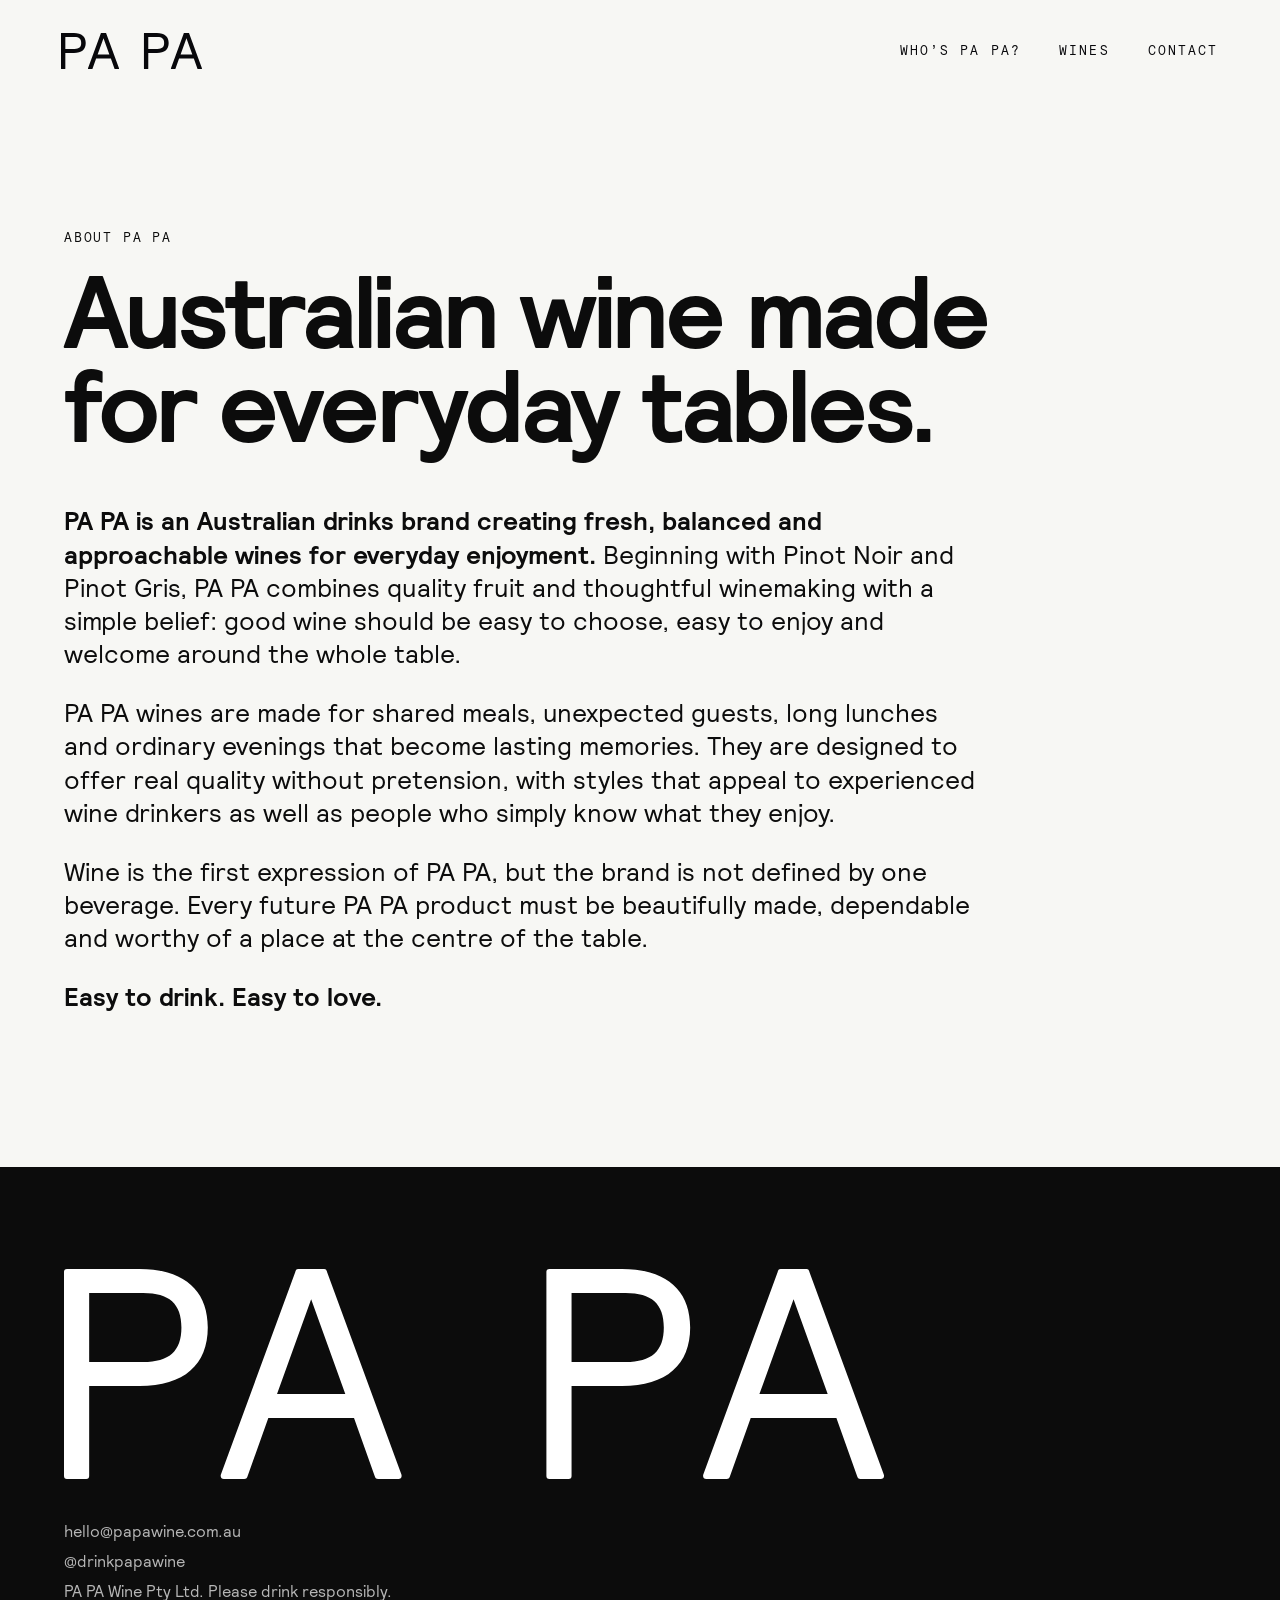
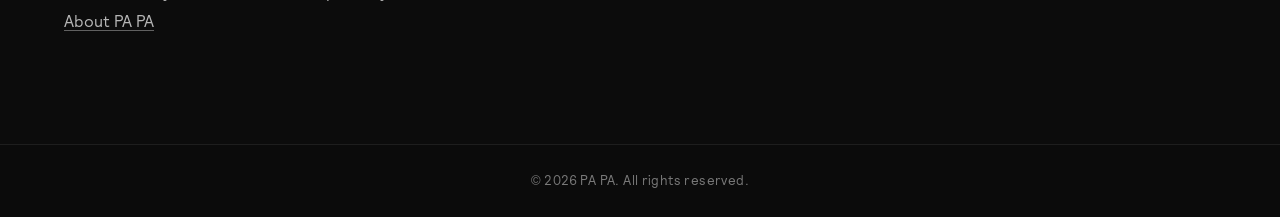
==== about.html @ da95f668 "Website v1.0 foundation Lock brand messaging.  Updated Who's PA PA. Updated Wines page. Added re" ====
<!DOCTYPE html>

<html lang="en">
<head>
<meta charset="utf-8"/>
<meta content="width=device-width, initial-scale=1" name="viewport"/>
<title>About PA PA | Australian Pinot Noir &amp; Pinot Gris</title>
<meta content="PA PA is an Australian drinks brand creating fresh, balanced Pinot Noir and Pinot Gris for everyday enjoyment, shared tables and quality without pretension." name="description"/>
<meta content="About PA PA" property="og:title"/>
<meta content="Australian Pinot Noir and Pinot Gris made for everyday tables, shared stories and quality without pretension." property="og:description"/>
<meta content="website" property="og:type"/>
<meta content="assets/pasta-table.jpg" property="og:image"/>
<link href="https://papawine.com.au/about.html" rel="canonical"/>
<link href="styles.css" rel="stylesheet"/>
<link href="/favicon.ico" rel="icon" sizes="any"/>
<link href="/favicon.svg" rel="icon" type="image/svg+xml"/>
<link href="/apple-touch-icon.png" rel="apple-touch-icon"/>
</head>
<body>
<header class="site-nav">
<a aria-label="PA PA home" class="site-nav-logo" href="index.html"><img alt="PA PA" src="assets/papa-wordmark.svg"/></a>
<button aria-expanded="false" aria-label="Open menu" class="menu-button">Menu</button>
<nav aria-label="Main navigation" class="site-nav-links">
<a href="whos-papa.html">Who’s PA PA?</a>
<a href="wines.html">Wines</a>
<a href="index.html#contact">Contact</a>
</nav>
</header>
<main class="brand-page" id="top">
<section class="manifesto-opening about-canonical">
<p class="kicker">About PA PA</p>
<h1>Australian wine made for everyday tables.</h1>
<p class="manifesto-lead"><strong>PA PA is an Australian drinks brand creating fresh, balanced and approachable wines for everyday enjoyment.</strong> Beginning with Pinot Noir and Pinot Gris, PA PA combines quality fruit and thoughtful winemaking with a simple belief: good wine should be easy to choose, easy to enjoy and welcome around the whole table.</p>
<p class="manifesto-lead">PA PA wines are made for shared meals, unexpected guests, long lunches and ordinary evenings that become lasting memories. They are designed to offer real quality without pretension, with styles that appeal to experienced wine drinkers as well as people who simply know what they enjoy.</p>
<p class="manifesto-lead">Wine is the first expression of PA PA, but the brand is not defined by one beverage. Every future PA PA product must be beautifully made, dependable and worthy of a place at the centre of the table.</p>
<p class="manifesto-lead"><strong>Easy to drink. Easy to love.</strong></p>
</section>
</main>
<footer class="footer">
<img alt="PA PA" src="assets/papa-wordmark.svg"/>
<p>hello@papawine.com.au</p>
<p>@drinkpapawine</p>
<p>PA PA Wine Pty Ltd. Please drink responsibly.</p>
<p class="footer-links"><a href="about.html">About PA PA</a></p>
</footer>
<footer class="site-footer"><p>© 2026 PA PA. All rights reserved.</p></footer>
<script src="script.js"></script>
</body>
</html>
---- styles.css ----
@font-face {
  font-family: "Relative";
  src: url("/fonts/relativetrial-book.otf") format("opentype");
  font-weight: 400;
  font-style: normal;
  font-display: swap;
}

@font-face {
  font-family: "Relative";
  src: url("/fonts/relativetrial-medium.otf") format("opentype");
  font-weight: 500;
  font-style: normal;
  font-display: swap;
}

@font-face {
  font-family: "Relative";
  src: url("/fonts/relativetrial-bold.otf") format("opentype");
  font-weight: 700;
  font-style: normal;
  font-display: swap;
}

@font-face {
  font-family: "Relative Mono";
  src: url("/fonts/relativetrial-mono10pitch.otf") format("opentype");
  font-weight: 400;
  font-style: normal;
  font-display: swap;
}

/* =========================================================
   PA PA Website v1.2
   Full-width layout restored.
   Desktop 1920x1080 imagery with original mobile imagery.
   Duplicate responsive overrides consolidated.
   ========================================================= */

* {
  box-sizing: border-box;
}

:root {
  --black: #0c0c0c;
  --white: #ffffff;
  --offwhite: #f7f7f4;
  --muted: rgba(0, 0, 0, 0.68);
  --line: rgba(0, 0, 0, 0.16);
}

html {
  scroll-behavior: smooth;
}

body {
  margin: 0;
  background: var(--offwhite);
  color: var(--black);
  font-family: "Relative", "Helvetica Neue", Arial, sans-serif;
  line-height: 1.25;
}

img {
  display: block;
  max-width: 100%;
}

a {
  color: inherit;
  text-decoration: none;
}

/* =========================================================
   NAV
   ========================================================= */

.site-nav {
  position: fixed;
  z-index: 50;
  inset: 0 0 auto;
  display: flex;
  justify-content: space-between;
  align-items: center;
  padding: clamp(16px, 2.6vw, 38px) clamp(22px, 4.8vw, 76px);
  color: var(--white);
  mix-blend-mode: difference;
}

.site-nav-logo img {
  width: clamp(94px, 11vw, 152px);
}

.site-nav-links {
  font-family: "Relative Mono", monospace;
  display: flex;
  gap: clamp(18px, 3vw, 42px);
  font-size: 13px;
  font-weight: 700;
  letter-spacing: 0.16em;
  text-transform: uppercase;
}

.menu-button {
  font-family: "Relative Mono", monospace;
  display: none;
  border: 0;
  background: transparent;
  color: currentColor;
  font: inherit;
  text-transform: uppercase;
  letter-spacing: 0.14em;
}

/* =========================================================
   EDITABLE IMAGE CONTROLS
   These are the main values to tweak in Notepad++.
   ========================================================= */

/* Hero image controls */

/*
Lifestyle photo crops:
Change object-position to move the crop.
Examples:
object-position: 50% 50%;
object-position: 45% 60%;
object-position: center top;
*/
.photo-pasta img {
  object-position: 50% 50%;
}

.photo-cheese img {
  content: url("assets/cheese-gris-1920.jpg");
  object-position: 50% 50%;
}

/*
Product bottle size:
Change --bottle-height to make both bottles bigger/smaller.
Good range: 650px to 900px.
*/
.wine-section {
  --bottle-height: 820px;
}

/*
Coming soon image crop.
*/
.coming-section img {
  object-position: 50% 50%;
}

/* =========================================================
   HERO
   ========================================================= */

.hero {
  min-height: 100svh;
  position: relative;
  display: grid;
  align-items: start;
  color: var(--white);
  overflow: hidden;
  padding: clamp(28px, 5vw, 78px);
  background-image: url("assets/hero-paperbag-1920.jpg");
  background-size: cover;
  background-position: 50% 50%;
  background-repeat: no-repeat;
}

.hero-shade {
  position: absolute;
  inset: 0;
  background: linear-gradient(90deg, rgba(0,0,0,.72), rgba(0,0,0,.22) 52%, rgba(0,0,0,.05));
}

.hero-copy {
  position: relative;
  z-index: 1;
  max-width: 720px;
  padding-top: clamp(18px, 4vw, 42px);
}

.hero-logo {
  width: clamp(122px, 16vw, 250px);
  margin-bottom: clamp(18px, 3vw, 48px);
}

.hero h1 {
  margin: 0;
  font-size: clamp(58px, 7.4vw, 124px);
  line-height: 0.98;
  font-weight: 700;
}

.hero p {
  margin: clamp(16px, 1.8vw, 30px) 0 0;
  font-size: clamp(13px, 1.1vw, 17px);
  letter-spacing: 0.04em;
}

/* =========================================================
   ABOUT
   ========================================================= */

.about-section {
  background: var(--offwhite);
  padding: clamp(48px, 7vw, 118px) clamp(24px, 5vw, 76px);
}

.copy-block {
  max-width: 980px;
}

.about-section h2 {
  margin: 0 0 28px;
  font-size: clamp(48px, 7vw, 118px);
  line-height: 1.02;
  font-weight: 700;
}

.about-section p {
  max-width: 900px;
  margin: 0 0 18px;
  font-size: clamp(16px, 1.6vw, 24px);
}

/* =========================================================
   PHOTOS
   ========================================================= */

.photo-section {
  background: var(--black);
}

.photo-section img {
  width: 100%;
  height: clamp(380px, 62vw, 920px);
  object-fit: cover;
}

/* =========================================================
   WINES
   ========================================================= */

.wine-section {
  background: var(--black);
  color: var(--white);
  display: grid;
  grid-template-columns: 1.18fr .82fr;
  align-items: center;
  gap: clamp(22px, 5vw, 84px);
  padding: clamp(58px, 8vw, 128px) clamp(24px, 5vw, 76px);
  min-height: 700px;
}

.wine-section h2 {
  margin: 0 0 38px;
  font-size: clamp(42px, 6.2vw, 96px);
  line-height: 0.98;
  font-weight: 700;
}

.wine-section p {
  max-width: 760px;
  font-size: clamp(16px, 1.55vw, 24px);
  margin: 0 0 22px;
}

.wine-bottle {
  display: flex;
  justify-content: center;
  align-items: center;
  min-height: min(82vh, 860px);
}

/*
IMPORTANT: This avoids distorted/squished bottles.
Only height changes the bottle size. Width stays auto.
*/
.wine-bottle img {
  height: min(82vh, var(--bottle-height));
  width: auto;
  max-width: none;
  object-fit: contain;
  transform: none;
  filter: drop-shadow(0 38px 32px rgba(0,0,0,.5));
}

.wine-gris {
  grid-template-columns: .82fr 1.18fr;
}

/* =========================================================
   QUOTE
   ========================================================= */

.quote-section {
  padding: clamp(80px, 12vw, 180px) clamp(24px, 5vw, 76px);
  background: var(--offwhite);
  text-align: center;
}

.quote-section h2 {
  max-width: 980px;
  margin: 0 auto;
  font-size: clamp(36px, 5.6vw, 88px);
  line-height: 1.08;
}

/* =========================================================
   PRINCIPLES
   ========================================================= */

.principles-section {
  background: var(--offwhite);
  padding: clamp(70px, 10vw, 150px) clamp(24px, 5vw, 76px);
  border-top: 1px solid var(--line);
}

.kicker {
  font-family: "Relative Mono", monospace;
  margin: 0 0 18px;
  font-size: 13px !important;
  font-weight: 700;
  letter-spacing: .14em;
  text-transform: uppercase;
}

.principles-intro h2 {
  margin: 0 0 clamp(38px, 6vw, 90px);
  max-width: 1120px;
  font-size: clamp(40px, 6.8vw, 108px);
  line-height: .98;
}

.principles-grid {
  display: grid;
  grid-template-columns: repeat(5, minmax(0, 1fr));
  border-top: 1px solid rgba(0,0,0,.18);
  border-left: 1px solid rgba(0,0,0,.18);
}

.principles-grid article {
  min-height: 300px;
  padding: 24px;
  border-right: 1px solid rgba(0,0,0,.18);
  border-bottom: 1px solid rgba(0,0,0,.18);
  display: flex;
  flex-direction: column;
}

.principles-grid span {
  color: var(--muted);
  font-size: 13px;
  margin-bottom: auto;
}

.principles-grid h3 {
  font-size: clamp(24px, 2.6vw, 42px);
  line-height: .98;
  margin: 48px 0 16px;
}

.principles-grid p {
  margin: 0;
  font-size: clamp(15px, 1.2vw, 18px);
  color: var(--muted);
}

/* =========================================================
   COMING SOON
   ========================================================= */

.coming-section {
  display: grid;
  grid-template-columns: .95fr 1.05fr;
  gap: clamp(24px, 5vw, 72px);
  align-items: center;
  padding: clamp(48px, 7vw, 110px) clamp(24px, 5vw, 76px);
  background: var(--offwhite);
}

.coming-section img {
  width: 100%;
  aspect-ratio: 1 / 1.12;
  object-fit: cover;
}

.coming-section h2 {
  margin: 0 0 24px;
  font-size: clamp(42px, 6.2vw, 96px);
  line-height: 1;
}

.coming-section p {
  max-width: 620px;
  font-size: clamp(16px, 1.5vw, 22px);
}

/* =========================================================
   CONTACT + FOOTER
   ========================================================= */

.contact-section {
  background: var(--offwhite);
  padding: clamp(70px, 10vw, 150px) clamp(24px, 5vw, 76px);
  border-top: 1px solid var(--line);
}

.contact-section h2 {
  margin: 0 0 24px;
  font-size: clamp(40px, 6vw, 96px);
  line-height: .98;
}

.contact-section p {
  max-width: 700px;
  font-size: clamp(16px, 1.5vw, 22px);
}

.contact-detail {
  font-weight: 700;
}

.footer {
  background: var(--black);
  color: var(--white);
  padding: clamp(58px, 8vw, 124px) clamp(24px, 5vw, 76px);
}

.footer img {
  width: min(78vw, 820px);
  margin-bottom: 42px;
}

.footer p {
  color: rgba(255,255,255,.70);
  margin: 0 0 10px;
}

.wine-copy {
  min-width: 0;
  max-width: 100%;
}

/* =========================================================
   MOBILE
   ========================================================= */

@media (max-width: 920px) {
  .site-nav {
    align-items: flex-start;
  }

  .site-nav-links {
    display: none;
    position: absolute;
    right: 22px;
    top: 62px;
    flex-direction: column;
    gap: 14px;
    text-align: right;
  }

  .site-nav-links.open {
    display: flex;
  }

  .menu-button {
    display: block;
  }

  .hero {
    min-height: 82svh;
    background-image: url("assets/hero-paperbag.jpg");
    background-position: 43% 50%;
  }

  .hero h1 {
    font-size: clamp(54px, 14vw, 96px);
  }

  .wine-section,
  .wine-gris,
  .coming-section {
    grid-template-columns: 1fr;
  }

  .wine-section {
    --bottle-height: 640px;
    overflow: hidden;
    padding-left: 24px;
    padding-right: 24px;
  }

  .wine-gris .wine-bottle {
    order: 2;
  }

  .wine-copy {
    width: 100%;
    max-width: 100%;
  }

  .wine-copy p,
  .wine-copy h2 {
    max-width: 100%;
    overflow-wrap: anywhere;
  }

  .wine-bottle {
    width: 100%;
    min-height: 620px;
    display: flex;
    justify-content: center;
    align-items: center;
    overflow: visible;
  }

  .wine-bottle img {
    height: min(68vh, 620px);
    width: auto;
    max-width: 86vw;
    object-fit: contain;
    margin-left: auto;
    margin-right: auto;
  }

  .principles-grid {
    grid-template-columns: 1fr;
  }

  .principles-grid article {
    min-height: 220px;
  }
}

@media (max-width: 560px) {
  .hero {
    min-height: 760px;
    padding-top: 84px;
    background-image: url("assets/hero-paperbag.jpg");
    background-position: 44% 50%;
  }

  .hero-shade {
    background: linear-gradient(180deg, rgba(0,0,0,.36), rgba(0,0,0,.72));
  }

  .photo-section img {
    height: 420px;
  }

  .photo-cheese img {
    content: url("assets/cheese-gris.jpg");
  }

  .wine-section {
    min-height: auto;
    --bottle-height: 520px;
    padding-left: 22px;
    padding-right: 22px;
  }

  .wine-section h2 {
    font-size: clamp(38px, 13vw, 64px);
  }

  .wine-section p {
    font-size: 18px;
    line-height: 1.32;
  }

  .wine-bottle {
    min-height: 560px;
  }

  .wine-bottle img {
    height: min(62vh, 560px);
    max-width: 88vw;
  }

  .coming-section img {
    aspect-ratio: 1 / 1;
  }
}

.site-footer {
  background: #0b0b0b;
  border-top: 1px solid rgba(255,255,255,.08);
  padding: 28px 20px;
  text-align: center;
}

.site-footer p {
  font-family: "Relative", "Helvetica Neue", Arial, sans-serif;
  color: rgba(255,255,255,.45);
  font-size: 13px;
  letter-spacing: .03em;
  margin: 0;
}


/* =========================================================
   TYPOGRAPHY REFINEMENT
   Relative for main copy/headings.
   Relative Mono for small supporting UI labels.
   ========================================================= */

h1,
h2,
h3,
.hero h1,
.about-section h2,
.wine-section h2,
.quote-section h2,
.principles-intro h2,
.coming-section h2,
.contact-section h2 {
  font-family: "Relative", "Helvetica Neue", Arial, sans-serif;
  font-weight: 700;
  letter-spacing: -0.031em;
}

.site-nav-links,
.menu-button,
.kicker {
  font-family: "Relative Mono", monospace;
}



/* =========================================================
   INTERNAL PAGE DRAFTS — WHO'S PA PA? + WINES
   These sections are intentionally modular for Canva iteration.
   ========================================================= */

.site-nav-links a[aria-current="page"] {
  border-bottom: 1px solid currentColor;
  padding-bottom: 4px;
}

.page-hero {
  min-height: 92svh;
  position: relative;
  display: flex;
  align-items: flex-end;
  padding: clamp(110px, 12vw, 190px) clamp(24px, 5vw, 76px) clamp(64px, 8vw, 120px);
  color: var(--white);
  background-size: cover;
  background-position: center;
}

.page-hero-who {
  background-image: url("assets/pasta-table.jpg");
}

.page-hero-shade {
  position: absolute;
  inset: 0;
  background: linear-gradient(180deg, rgba(0,0,0,.16), rgba(0,0,0,.78));
}

.page-hero-copy {
  position: relative;
  z-index: 1;
  max-width: 1220px;
}

.page-hero h1,
.wines-page-intro h1 {
  margin: 0;
  font-size: clamp(56px, 8vw, 132px);
  line-height: .94;
  letter-spacing: -.031em;
}

.manifesto-opening,
.full-bleed-statement,
.proof-section,
.page-cta,
.wines-page-intro,
.credentials-band,
.where-to-buy-section {
  padding: clamp(74px, 10vw, 160px) clamp(24px, 5vw, 76px);
}

.manifesto-opening h2,
.full-bleed-statement h2,
.proof-section h2,
.page-cta h2,
.credentials-band h2,
.where-to-buy-section h2 {
  margin: 0 0 32px;
  max-width: 1200px;
  font-size: clamp(48px, 7vw, 112px);
  line-height: .98;
}

.manifesto-lead,
.full-bleed-statement > p,
.proof-section > p,
.wines-page-intro > p,
.credentials-band > p,
.where-to-buy-section > p {
  max-width: 920px;
  font-size: clamp(19px, 2vw, 30px);
  line-height: 1.3;
}

.dark-statement,
.dark-cta {
  background: var(--black);
  color: var(--white);
}

.beliefs-section {
  display: grid;
  grid-template-columns: .78fr 1.22fr;
  gap: clamp(36px, 7vw, 120px);
  padding: clamp(74px, 10vw, 160px) clamp(24px, 5vw, 76px);
}

.beliefs-heading h2 {
  margin: 0;
  font-size: clamp(48px, 6vw, 96px);
  line-height: .98;
}

.beliefs-list article {
  display: grid;
  grid-template-columns: 50px 1fr;
  gap: 18px 28px;
  padding: 32px 0;
  border-top: 1px solid var(--line);
}

.beliefs-list article:last-child { border-bottom: 1px solid var(--line); }
.beliefs-list span { color: var(--muted); font-size: 13px; }
.beliefs-list h3 { margin: 0; font-size: clamp(28px, 3vw, 48px); line-height: 1; }
.beliefs-list p { grid-column: 2; margin: 0; max-width: 760px; font-size: clamp(16px, 1.4vw, 21px); color: var(--muted); }

.table-film-placeholder {
  background: var(--black);
  color: var(--white);
  display: grid;
  grid-template-columns: 1.2fr .8fr;
  align-items: center;
  gap: clamp(32px, 6vw, 100px);
  padding: clamp(56px, 8vw, 120px) clamp(24px, 5vw, 76px);
}

.film-frame { position: relative; }
.film-frame img { width: 100%; aspect-ratio: 16 / 10; object-fit: cover; }
.film-label { position: absolute; left: 16px; bottom: 16px; padding: 8px 10px; background: rgba(0,0,0,.72); font-family: "Relative Mono", monospace; font-size: 11px; text-transform: uppercase; letter-spacing: .12em; }
.film-copy h2 { margin: 0 0 24px; font-size: clamp(40px, 5vw, 82px); line-height: 1; }
.film-copy p { font-size: clamp(16px, 1.4vw, 21px); }

.proof-grid,
.credentials-grid,
.where-grid {
  display: grid;
  grid-template-columns: repeat(4, minmax(0, 1fr));
  border-top: 1px solid var(--line);
  border-left: 1px solid var(--line);
  margin-top: clamp(46px, 6vw, 90px);
}

.proof-grid article,
.credentials-grid article,
.where-grid article {
  min-height: 250px;
  padding: 24px;
  border-right: 1px solid var(--line);
  border-bottom: 1px solid var(--line);
  display: flex;
  flex-direction: column;
  gap: 18px;
}

.proof-grid strong,
.credentials-grid h3,
.where-grid h3 { margin: auto 0 0; font-size: clamp(24px, 2.4vw, 40px); line-height: 1; }
.proof-grid span,
.credentials-grid p,
.where-grid p { color: var(--muted); font-size: 16px; }
.credentials-grid article > span { color: var(--muted); font-size: 13px; }

.page-cta { text-align: center; }
.page-cta h2 { margin-left: auto; margin-right: auto; }
.text-link { display: inline-block; margin-top: 12px; font-family: "Relative Mono", monospace; font-size: 13px; letter-spacing: .12em; text-transform: uppercase; border-bottom: 1px solid currentColor; padding-bottom: 6px; }

.wines-page-intro {
  min-height: 88svh;
  display: flex;
  flex-direction: column;
  justify-content: flex-end;
  background: var(--offwhite);
  padding-top: clamp(150px, 16vw, 240px);
}

.wines-page-intro > p:last-child { margin: 30px 0 0; }

.wine-detail {
  min-height: 850px;
  display: grid;
  grid-template-columns: 1.12fr .88fr;
  gap: clamp(30px, 6vw, 100px);
  align-items: center;
  padding: clamp(70px, 9vw, 145px) clamp(24px, 5vw, 76px);
  background: var(--black);
  color: var(--white);
}

.wine-detail-gris { grid-template-columns: .88fr 1.12fr; }
.wine-detail-copy h2 { margin: 0 0 34px; font-size: clamp(52px, 7vw, 112px); line-height: .94; }
.wine-lead { max-width: 760px; font-size: clamp(18px, 1.7vw, 26px); line-height: 1.35; }
.wine-detail-bottle { min-height: 700px; display: flex; align-items: center; justify-content: center; }
.wine-detail-bottle img { height: min(76vh, 760px); width: auto; max-width: 90%; object-fit: contain; filter: drop-shadow(0 38px 32px rgba(0,0,0,.5)); }

.wine-facts { margin-top: 52px; border-top: 1px solid rgba(255,255,255,.24); }
.wine-facts div { display: grid; grid-template-columns: 120px 1fr; gap: 20px; padding: 16px 0; border-bottom: 1px solid rgba(255,255,255,.18); }
.wine-facts span { font-family: "Relative Mono", monospace; font-size: 11px; letter-spacing: .1em; text-transform: uppercase; color: rgba(255,255,255,.58); }
.wine-facts strong { font-size: 16px; font-weight: 400; }

.wine-lifestyle-wide { position: relative; background: var(--black); }
.wine-lifestyle-wide img { width: 100%; height: clamp(520px, 70vw, 980px); object-fit: cover; }
.wine-lifestyle-wide blockquote { position: absolute; left: clamp(24px, 5vw, 76px); bottom: clamp(30px, 5vw, 70px); max-width: 900px; margin: 0; color: white; font-size: clamp(36px, 5vw, 78px); line-height: 1; text-shadow: 0 2px 30px rgba(0,0,0,.5); }
.cheese-wide img { content: url("assets/cheese-gris-1920.jpg"); }

.where-grid { grid-template-columns: repeat(3, minmax(0, 1fr)); }

@media (max-width: 920px) {
  .beliefs-section,
  .table-film-placeholder,
  .wine-detail,
  .wine-detail-gris { grid-template-columns: 1fr; }

  .beliefs-list article { grid-template-columns: 38px 1fr; }
  .proof-grid,
  .credentials-grid { grid-template-columns: repeat(2, minmax(0, 1fr)); }
  .where-grid { grid-template-columns: 1fr; }
  .wine-detail-gris .wine-detail-bottle { order: 2; }
  .wine-detail-bottle { min-height: 600px; }
}

@media (max-width: 560px) {
  .page-hero { min-height: 760px; padding-top: 110px; }
  .page-hero h1,
  .wines-page-intro h1 { font-size: clamp(48px, 14vw, 72px); }
  .page-hero-who { background-position: 57% center; }
  .proof-grid,
  .credentials-grid { grid-template-columns: 1fr; }
  .proof-grid article,
  .credentials-grid article,
  .where-grid article { min-height: 210px; }
  .wine-detail { min-height: auto; }
  .wine-detail-bottle { min-height: 520px; }
  .wine-detail-bottle img { height: min(60vh, 540px); }
  .wine-facts div { grid-template-columns: 1fr; gap: 5px; }
  .wine-lifestyle-wide img { height: 520px; }
  .cheese-wide img { content: url("assets/cheese-gris.jpg"); }
}


/* =========================================================
   WINE PAGE — CREDENTIAL QUOTES
   ========================================================= */

.wine-support {
  max-width: 760px;
  margin: 18px 0 0;
  font-size: clamp(16px, 1.35vw, 21px);
  color: rgba(255,255,255,.72);
}

.review-quotes {
  display: grid;
  grid-template-columns: repeat(3, minmax(0, 1fr));
  border-top: 1px solid var(--line);
  border-left: 1px solid var(--line);
  margin-top: clamp(46px, 6vw, 90px);
}

.review-quotes figure {
  min-height: 360px;
  margin: 0;
  padding: clamp(24px, 3vw, 44px);
  border-right: 1px solid var(--line);
  border-bottom: 1px solid var(--line);
  display: flex;
  flex-direction: column;
  justify-content: space-between;
}

.review-quotes blockquote {
  margin: 0;
  font-size: clamp(25px, 2.6vw, 43px);
  line-height: 1.05;
  letter-spacing: -.031em;
}

.review-quotes figcaption,
.recognition-note {
  font-family: "Relative Mono", monospace;
  font-size: 12px;
  line-height: 1.5;
  letter-spacing: .08em;
  text-transform: uppercase;
  color: var(--muted);
}

.recognition-note {
  max-width: 900px;
  margin: 30px 0 0;
}

.wine-lifestyle-wide blockquote small {
  display: block;
  margin-top: 20px;
  font-family: "Relative Mono", monospace;
  font-size: 12px;
  line-height: 1.4;
  letter-spacing: .1em;
  text-transform: uppercase;
}

@media (max-width: 920px) {
  .review-quotes { grid-template-columns: 1fr; }
  .review-quotes figure { min-height: 260px; }
}

/* v0.96: canonical About page and footer utility link */
.about-canonical { padding-top: clamp(160px, 18vw, 260px); }
.about-canonical h1 { margin: 0 0 clamp(32px, 4vw, 64px); max-width: 1000px; font-size: clamp(54px, 8vw, 126px); line-height: .92; letter-spacing: -.031em; }
.footer-links { margin-top: 22px; }
.footer-links a { color: inherit; text-decoration: none; border-bottom: 1px solid rgba(255,255,255,.35); }
.footer-links a:hover { border-bottom-color: currentColor; }


.recognition-block {
  margin-top: clamp(2.5rem, 6vw, 5rem);
  padding-top: clamp(2rem, 4vw, 3.5rem);
  border-top: 1px solid rgba(255,255,255,.25);
}
.recognition-block .recognition-note {
  max-width: 52rem;
  margin: .7rem auto 0;
  text-align: center;
}
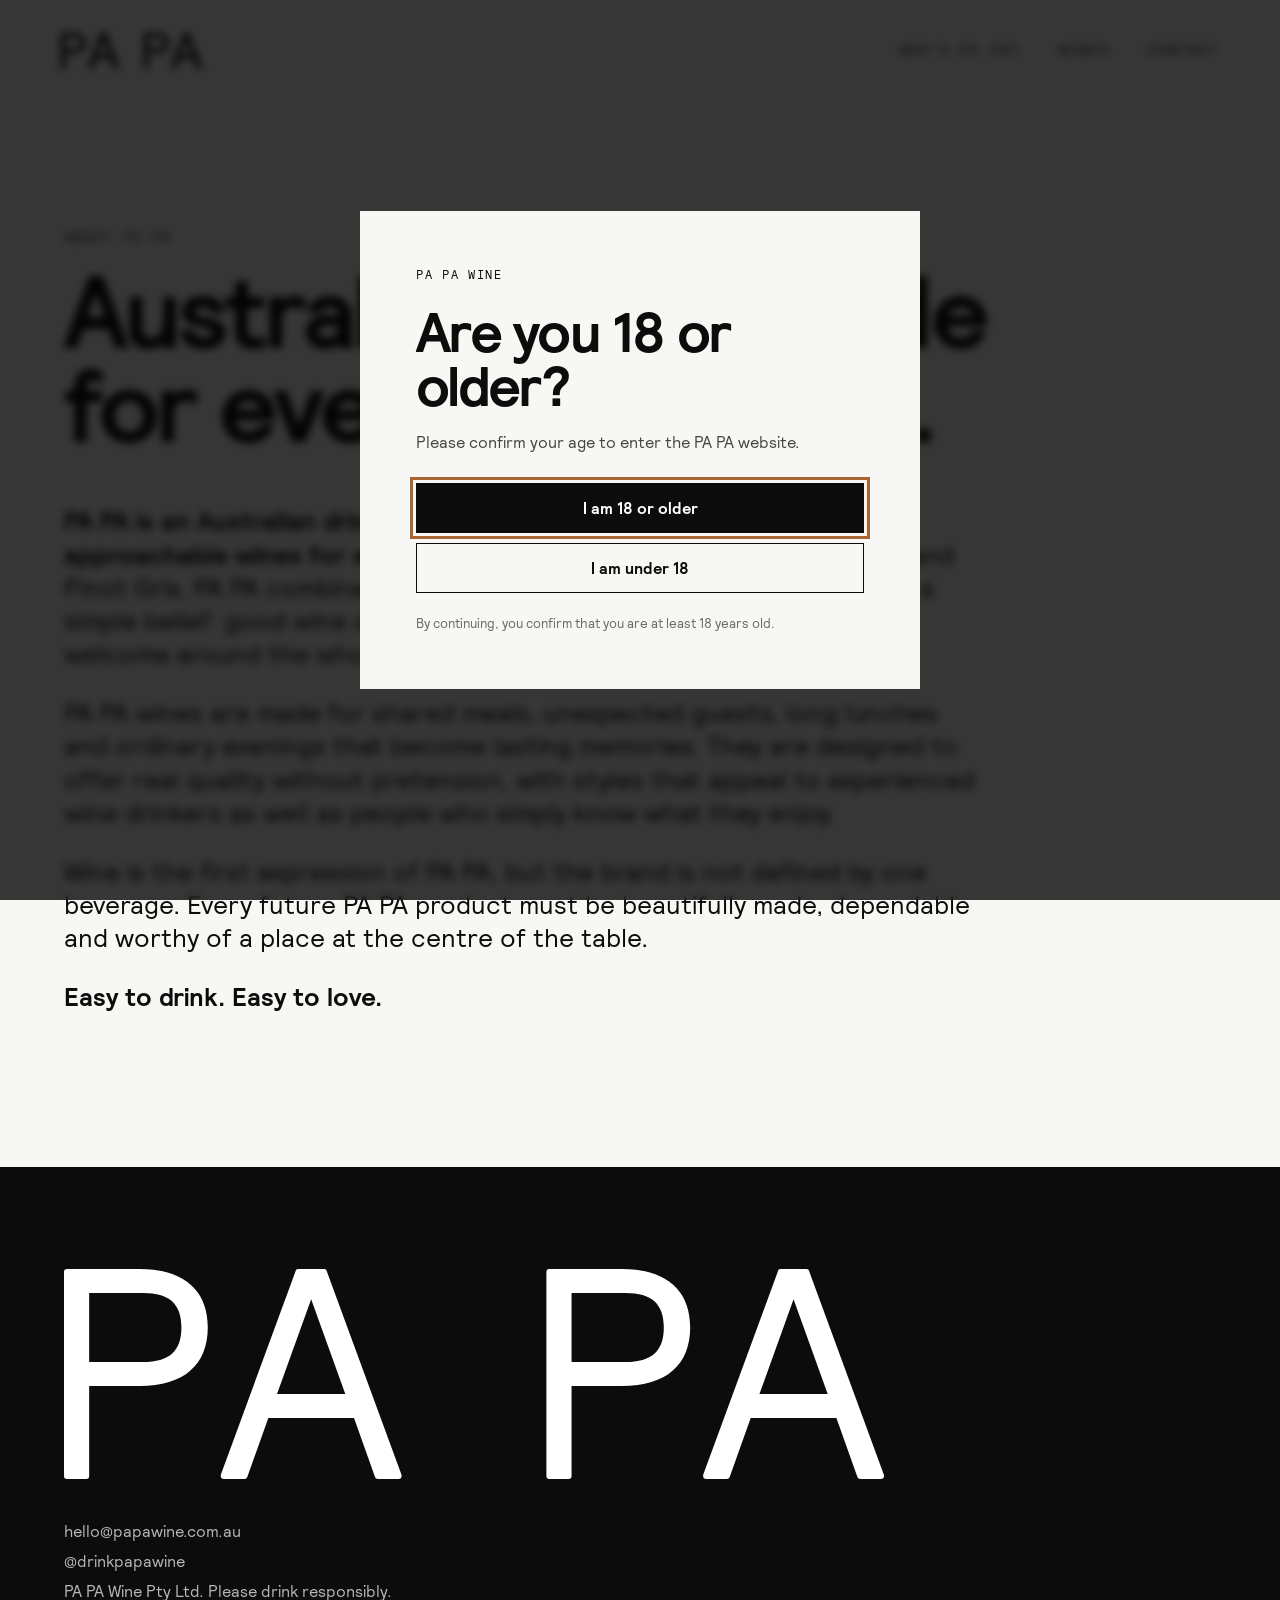
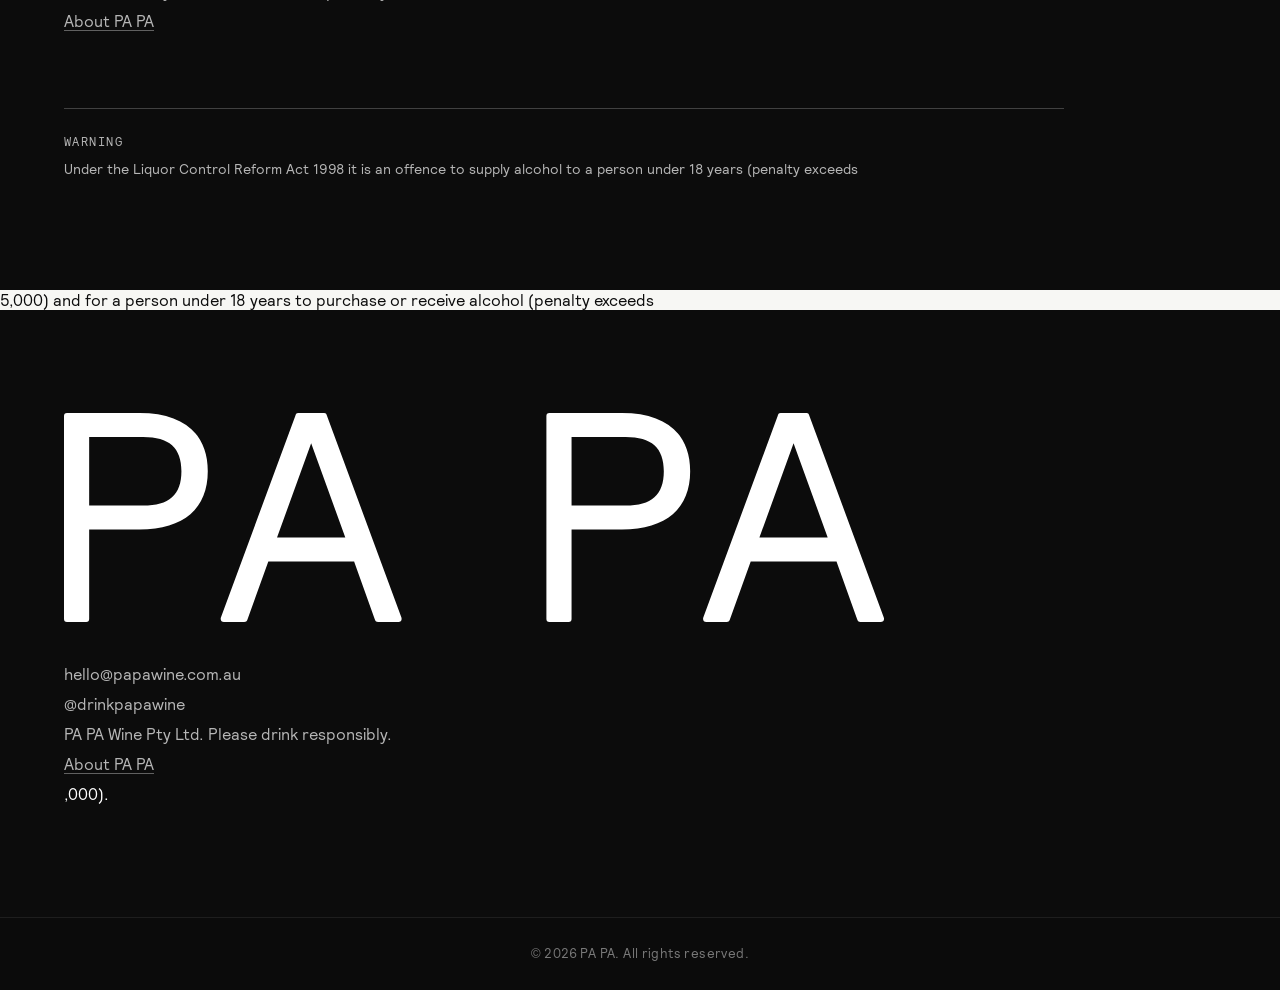
==== commit fcb7358c: "Add 18+ age confirmation and liquor warning" ====
--- a/about.html
+++ b/about.html
@@ -10,20 +10,54 @@
 <meta content="Australian Pinot Noir and Pinot Gris made for everyday tables, shared stories and quality without pretension." property="og:description"/>
 <meta content="website" property="og:type"/>
 <meta content="assets/pasta-table.jpg" property="og:image"/>
-<link href="https://papawine.com.au/about.html" rel="canonical"/>
+<link href="https://papawine.com.au/about" rel="canonical"/>
 <link href="styles.css" rel="stylesheet"/>
 <link href="/favicon.ico" rel="icon" sizes="any"/>
 <link href="/favicon.svg" rel="icon" type="image/svg+xml"/>
 <link href="/apple-touch-icon.png" rel="apple-touch-icon"/>
+
+  <!-- Google tag (gtag.js) -->
+<script async src="https://www.googletagmanager.com/gtag/js?id=G-9BSJK80RD5"></script>
+<script>
+  window.dataLayer = window.dataLayer || [];
+  function gtag(){dataLayer.push(arguments);}
+  gtag('js', new Date());
+  gtag('config', 'G-9BSJK80RD5');
+</script>  
+
+  <!-- Meta Pixel Code -->
+  <script>
+  !function(f,b,e,v,n,t,s)
+  {if(f.fbq)return;n=f.fbq=function(){n.callMethod?
+  n.callMethod.apply(n,arguments):n.queue.push(arguments)};
+  if(!f._fbq)f._fbq=n;n.push=n;n.loaded=!0;n.version='2.0';
+  n.queue=[];t=b.createElement(e);t.async=!0;
+  t.src=v;s=b.getElementsByTagName(e)[0];
+  s.parentNode.insertBefore(t,s)}(window, document,'script',
+  'https://connect.facebook.net/en_US/fbevents.js');
+  fbq('init', '2200737453671794');
+  fbq('track', 'PageView');
+  </script>
+  <!-- End Meta Pixel Code -->
+  
 </head>
 <body>
+    <noscript>
+    <img
+      height="1"
+      width="1"
+      style="display:none"
+      src="https://www.facebook.com/tr?id=2200737453671794&ev=PageView&noscript=1"
+      alt=""
+    />
+  </noscript>
 <header class="site-nav">
-<a aria-label="PA PA home" class="site-nav-logo" href="index.html"><img alt="PA PA" src="assets/papa-wordmark.svg"/></a>
+<a aria-label="PA PA home" class="site-nav-logo" href="/"><img alt="PA PA" src="assets/papa-wordmark.svg"/></a>
 <button aria-expanded="false" aria-label="Open menu" class="menu-button">Menu</button>
 <nav aria-label="Main navigation" class="site-nav-links">
-<a href="whos-papa.html">Who’s PA PA?</a>
-<a href="wines.html">Wines</a>
-<a href="index.html#contact">Contact</a>
+<a href="/whos-papa">Who’s PA PA?</a>
+<a href="/wines">Wines</a>
+<a href="/#contact">Contact</a>
 </nav>
 </header>
 <main class="brand-page" id="top">
@@ -41,9 +75,20 @@
 <p>hello@papawine.com.au</p>
 <p>@drinkpapawine</p>
 <p>PA PA Wine Pty Ltd. Please drink responsibly.</p>
-<p class="footer-links"><a href="about.html">About PA PA</a></p>
+<p class="footer-links"><a href="/about">About PA PA</a></p>
+
+<div class="liquor-warning" role="note">
+  <p class="liquor-warning-label"><strong>Warning</strong></p>
+  <p>Under the Liquor Control Reform Act 1998 it is an offence to supply alcohol to a person under 18 years (penalty exceeds </footer>5,000) and for a person under 18 years to purchase or receive alcohol (penalty exceeds <footer class="footer">
+<img alt="PA PA" src="assets/papa-wordmark.svg"/>
+<p>hello@papawine.com.au</p>
+<p>@drinkpapawine</p>
+<p>PA PA Wine Pty Ltd. Please drink responsibly.</p>
+<p class="footer-links"><a href="/about">About PA PA</a></p>
+,000).</p>
+</div>
 </footer>
 <footer class="site-footer"><p>© 2026 PA PA. All rights reserved.</p></footer>
 <script src="script.js"></script>
 </body>
-</html>+</html>
--- a/styles.css
+++ b/styles.css
@@ -655,7 +655,7 @@
 }
 
 .page-hero-who {
-  background-image: url("assets/pasta-table.jpg");
+  background-image: url("assets/whos-papa-hero.jpg");
 }
 
 .page-hero-shade {
@@ -951,3 +951,109 @@
   margin: .7rem auto 0;
   text-align: center;
 }
+
+
+/* =========================================================
+   AGE CONFIRMATION + LIQUOR WARNING
+   ========================================================= */
+
+.liquor-warning {
+  max-width: 1000px;
+  margin-top: clamp(40px, 6vw, 78px);
+  padding-top: 24px;
+  border-top: 1px solid rgba(255,255,255,.22);
+  color: rgba(255,255,255,.78);
+  font-size: 14px;
+  line-height: 1.5;
+}
+
+.liquor-warning p {
+  max-width: 1000px;
+  margin: 0 0 8px;
+}
+
+.liquor-warning-label {
+  font-family: "Relative Mono", monospace;
+  color: #fff;
+  font-size: 12px;
+  letter-spacing: .12em;
+  text-transform: uppercase;
+}
+
+.age-gate {
+  width: min(560px, calc(100vw - 32px));
+  max-width: none;
+  margin: auto;
+  padding: 0;
+  border: 0;
+  background: transparent;
+  color: var(--black);
+}
+
+.age-gate::backdrop {
+  background: rgba(0,0,0,.78);
+  backdrop-filter: blur(4px);
+}
+
+.age-gate__panel {
+  padding: clamp(28px, 6vw, 56px);
+  background: var(--offwhite);
+}
+
+.age-gate__brand {
+  margin: 0 0 24px;
+  font-family: "Relative Mono", monospace;
+  font-size: 12px;
+  font-weight: 700;
+  letter-spacing: .14em;
+  text-transform: uppercase;
+}
+
+.age-gate h2 {
+  margin: 0 0 16px;
+  font-size: clamp(36px, 7vw, 56px);
+  line-height: .98;
+}
+
+.age-gate__copy,
+.age-gate__note {
+  font-size: 16px;
+  line-height: 1.45;
+}
+
+.age-gate__copy {
+  margin: 0 0 28px;
+  color: rgba(0,0,0,.72);
+}
+
+.age-gate__actions {
+  display: grid;
+  gap: 10px;
+}
+
+.age-gate__button {
+  min-height: 50px;
+  padding: 12px 18px;
+  border: 1px solid var(--black);
+  background: var(--black);
+  color: var(--white);
+  font: inherit;
+  font-weight: 700;
+  cursor: pointer;
+}
+
+.age-gate__button--secondary {
+  background: transparent;
+  color: var(--black);
+}
+
+.age-gate__button:focus-visible {
+  outline: 3px solid #a86734;
+  outline-offset: 3px;
+}
+
+.age-gate__note {
+  margin: 22px 0 0;
+  color: rgba(0,0,0,.58);
+  font-size: 13px;
+}
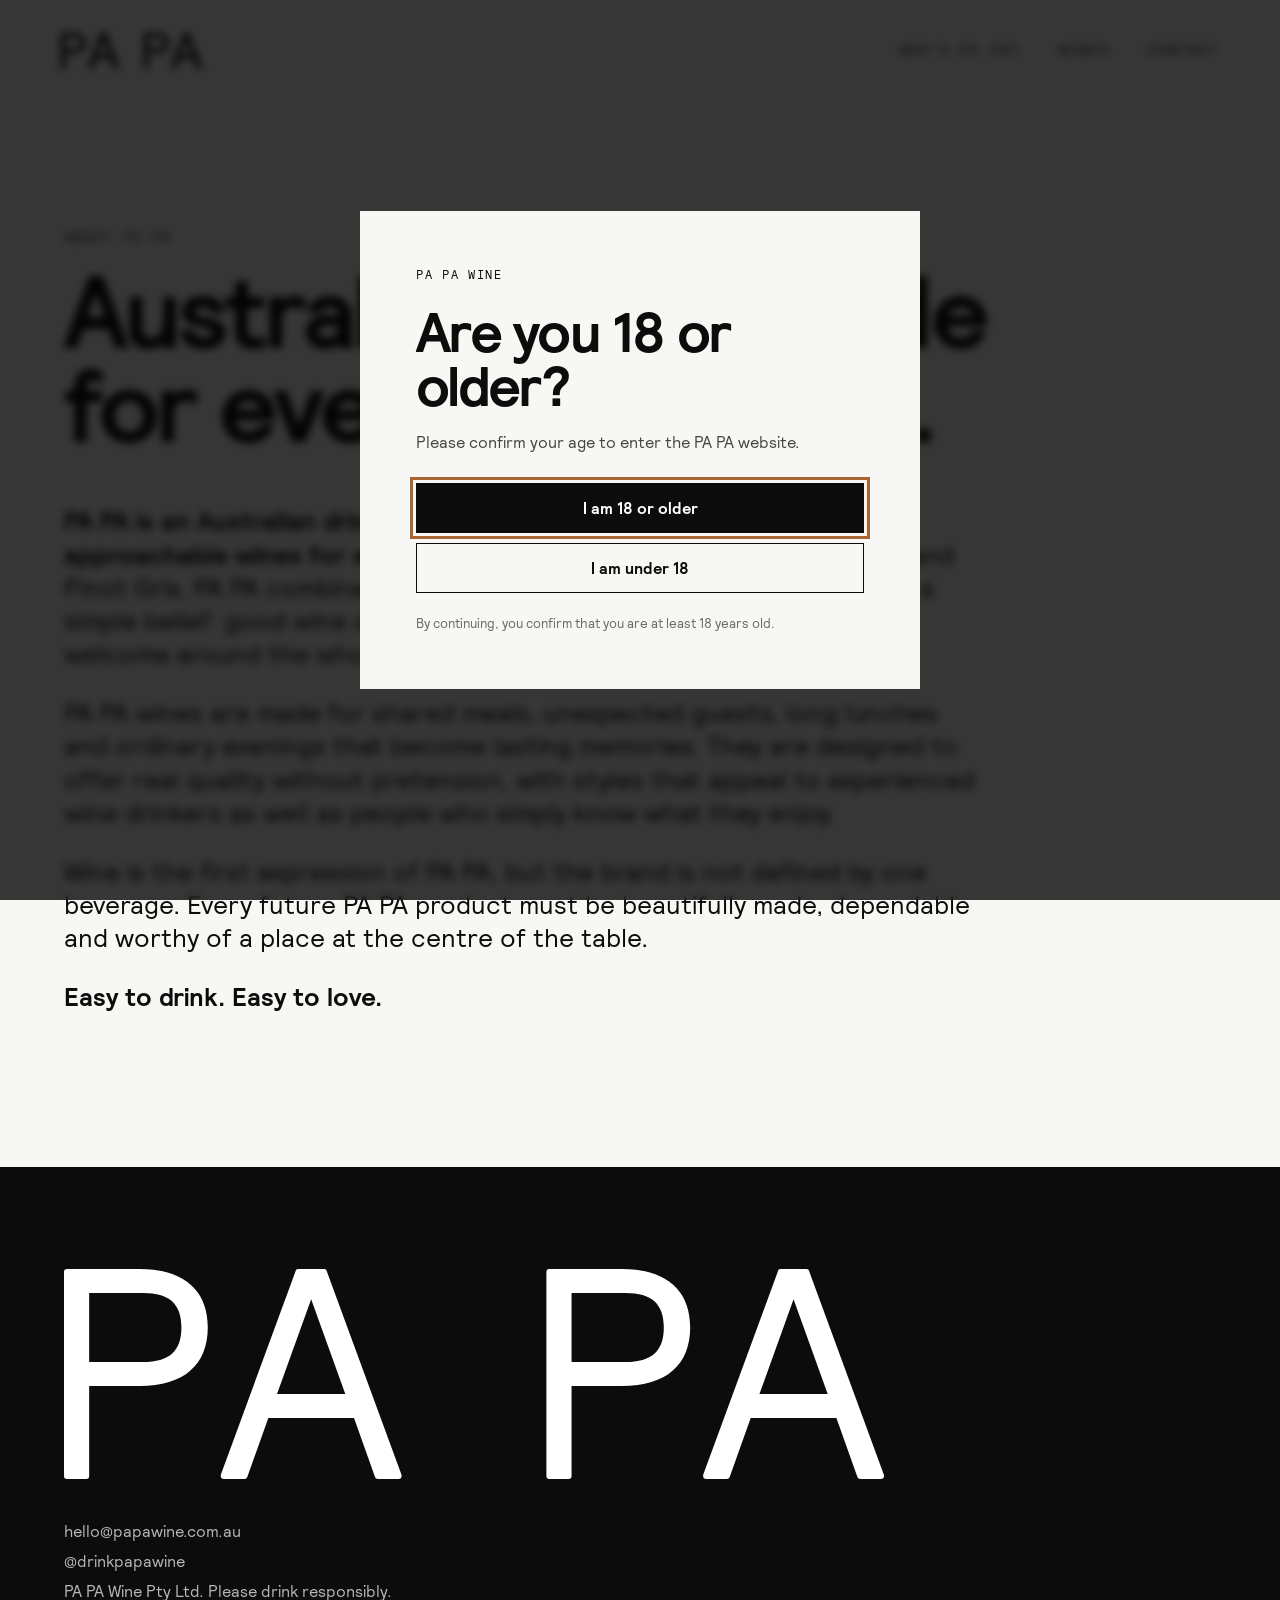
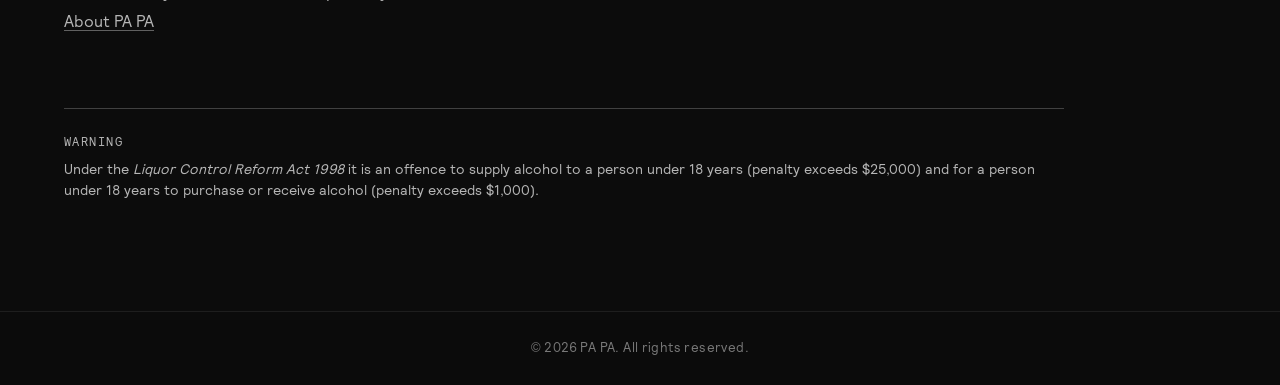
==== commit c0b7e83d: "Repair liquor warning footer markup" ====
--- a/about.html
+++ b/about.html
@@ -79,13 +79,7 @@
 
 <div class="liquor-warning" role="note">
   <p class="liquor-warning-label"><strong>Warning</strong></p>
-  <p>Under the Liquor Control Reform Act 1998 it is an offence to supply alcohol to a person under 18 years (penalty exceeds </footer>5,000) and for a person under 18 years to purchase or receive alcohol (penalty exceeds <footer class="footer">
-<img alt="PA PA" src="assets/papa-wordmark.svg"/>
-<p>hello@papawine.com.au</p>
-<p>@drinkpapawine</p>
-<p>PA PA Wine Pty Ltd. Please drink responsibly.</p>
-<p class="footer-links"><a href="/about">About PA PA</a></p>
-,000).</p>
+  <p>Under the <em>Liquor Control Reform Act 1998</em> it is an offence to supply alcohol to a person under 18 years (penalty exceeds $25,000) and for a person under 18 years to purchase or receive alcohol (penalty exceeds $1,000).</p>
 </div>
 </footer>
 <footer class="site-footer"><p>© 2026 PA PA. All rights reserved.</p></footer>
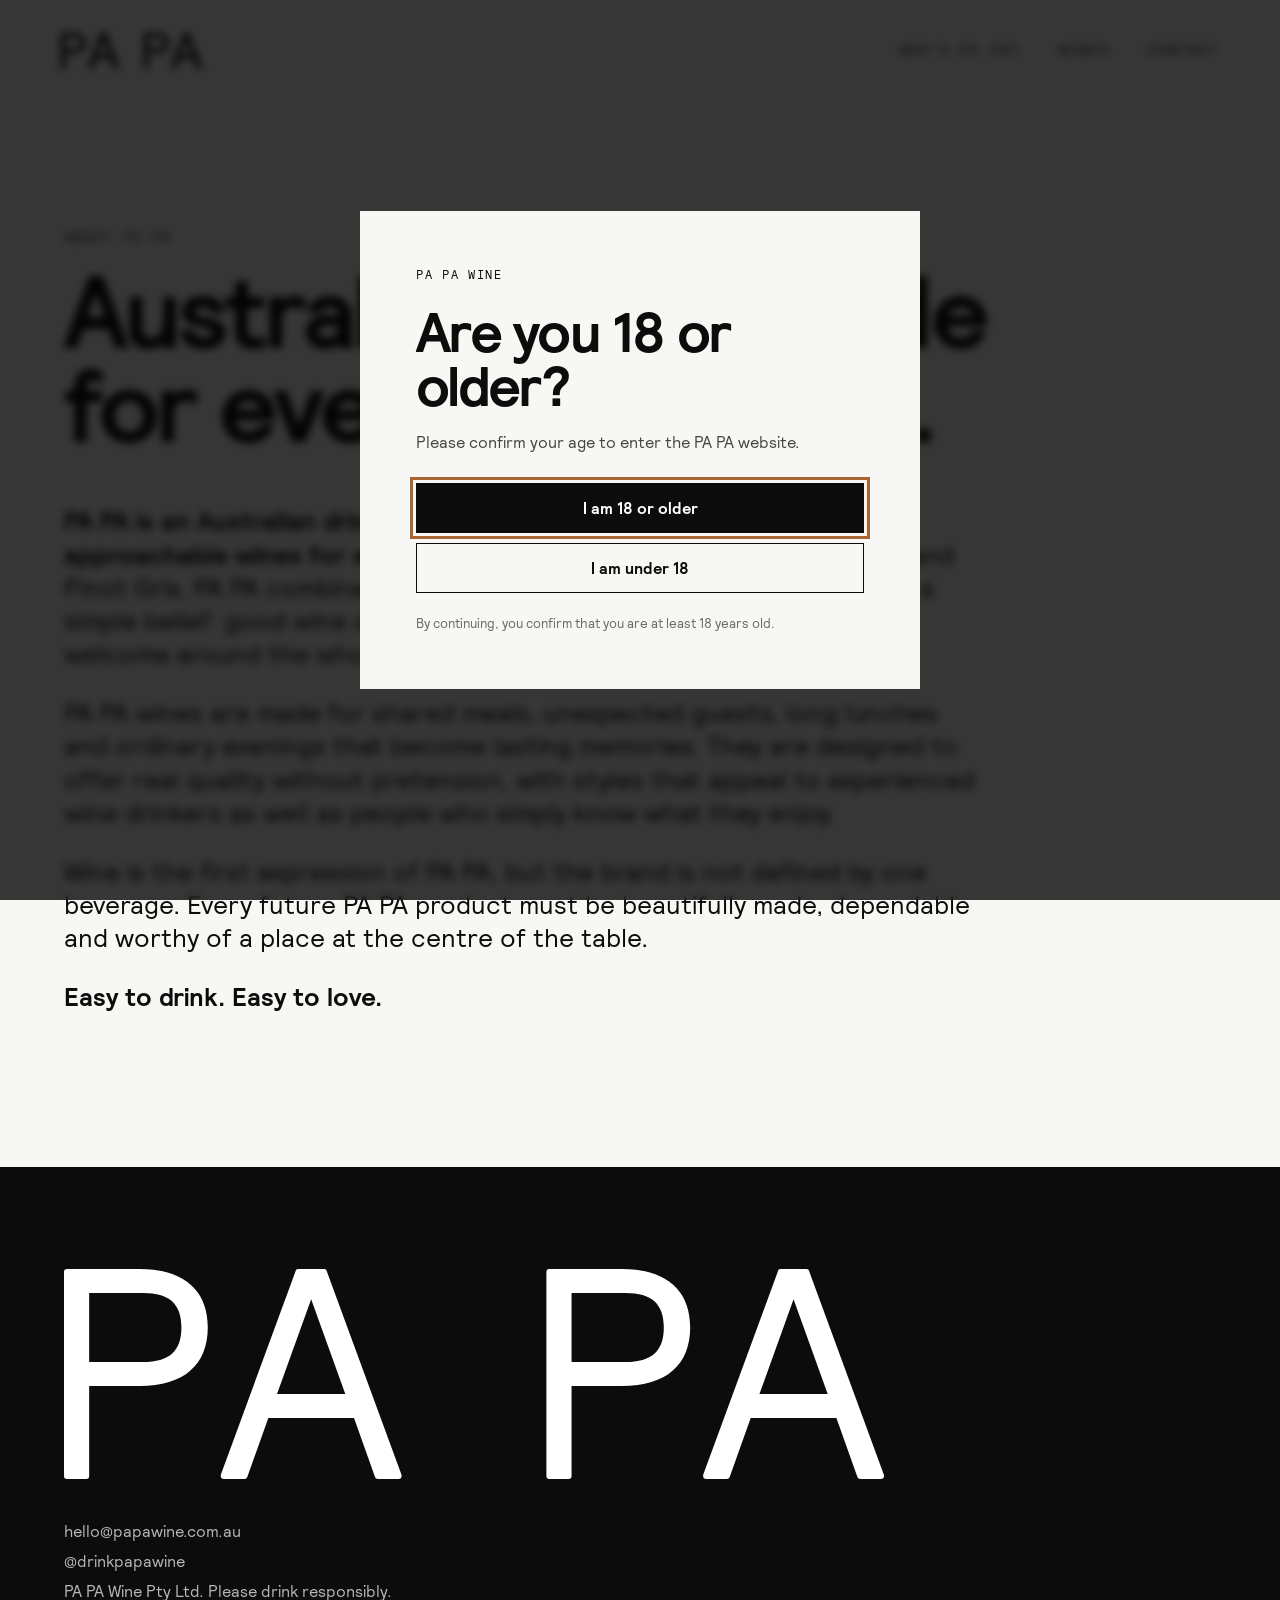
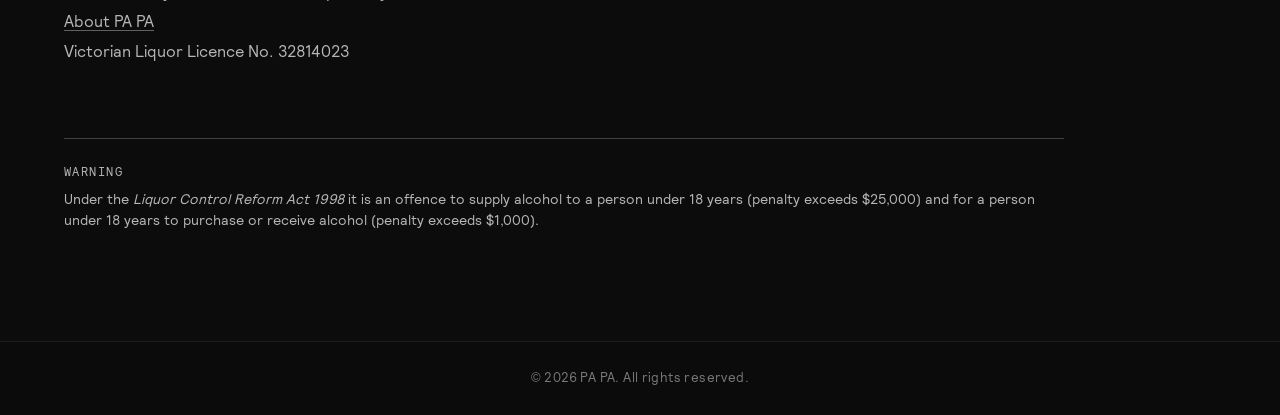
==== commit 45b2e5d8: "Display PA PA liquor licence number 32814023" ====
--- a/about.html
+++ b/about.html
@@ -77,6 +77,7 @@
 <p>PA PA Wine Pty Ltd. Please drink responsibly.</p>
 <p class="footer-links"><a href="/about">About PA PA</a></p>
 
+<p class="liquor-licence">Victorian Liquor Licence No. 32814023</p>
 <div class="liquor-warning" role="note">
   <p class="liquor-warning-label"><strong>Warning</strong></p>
   <p>Under the <em>Liquor Control Reform Act 1998</em> it is an offence to supply alcohol to a person under 18 years (penalty exceeds $25,000) and for a person under 18 years to purchase or receive alcohol (penalty exceeds $1,000).</p>
